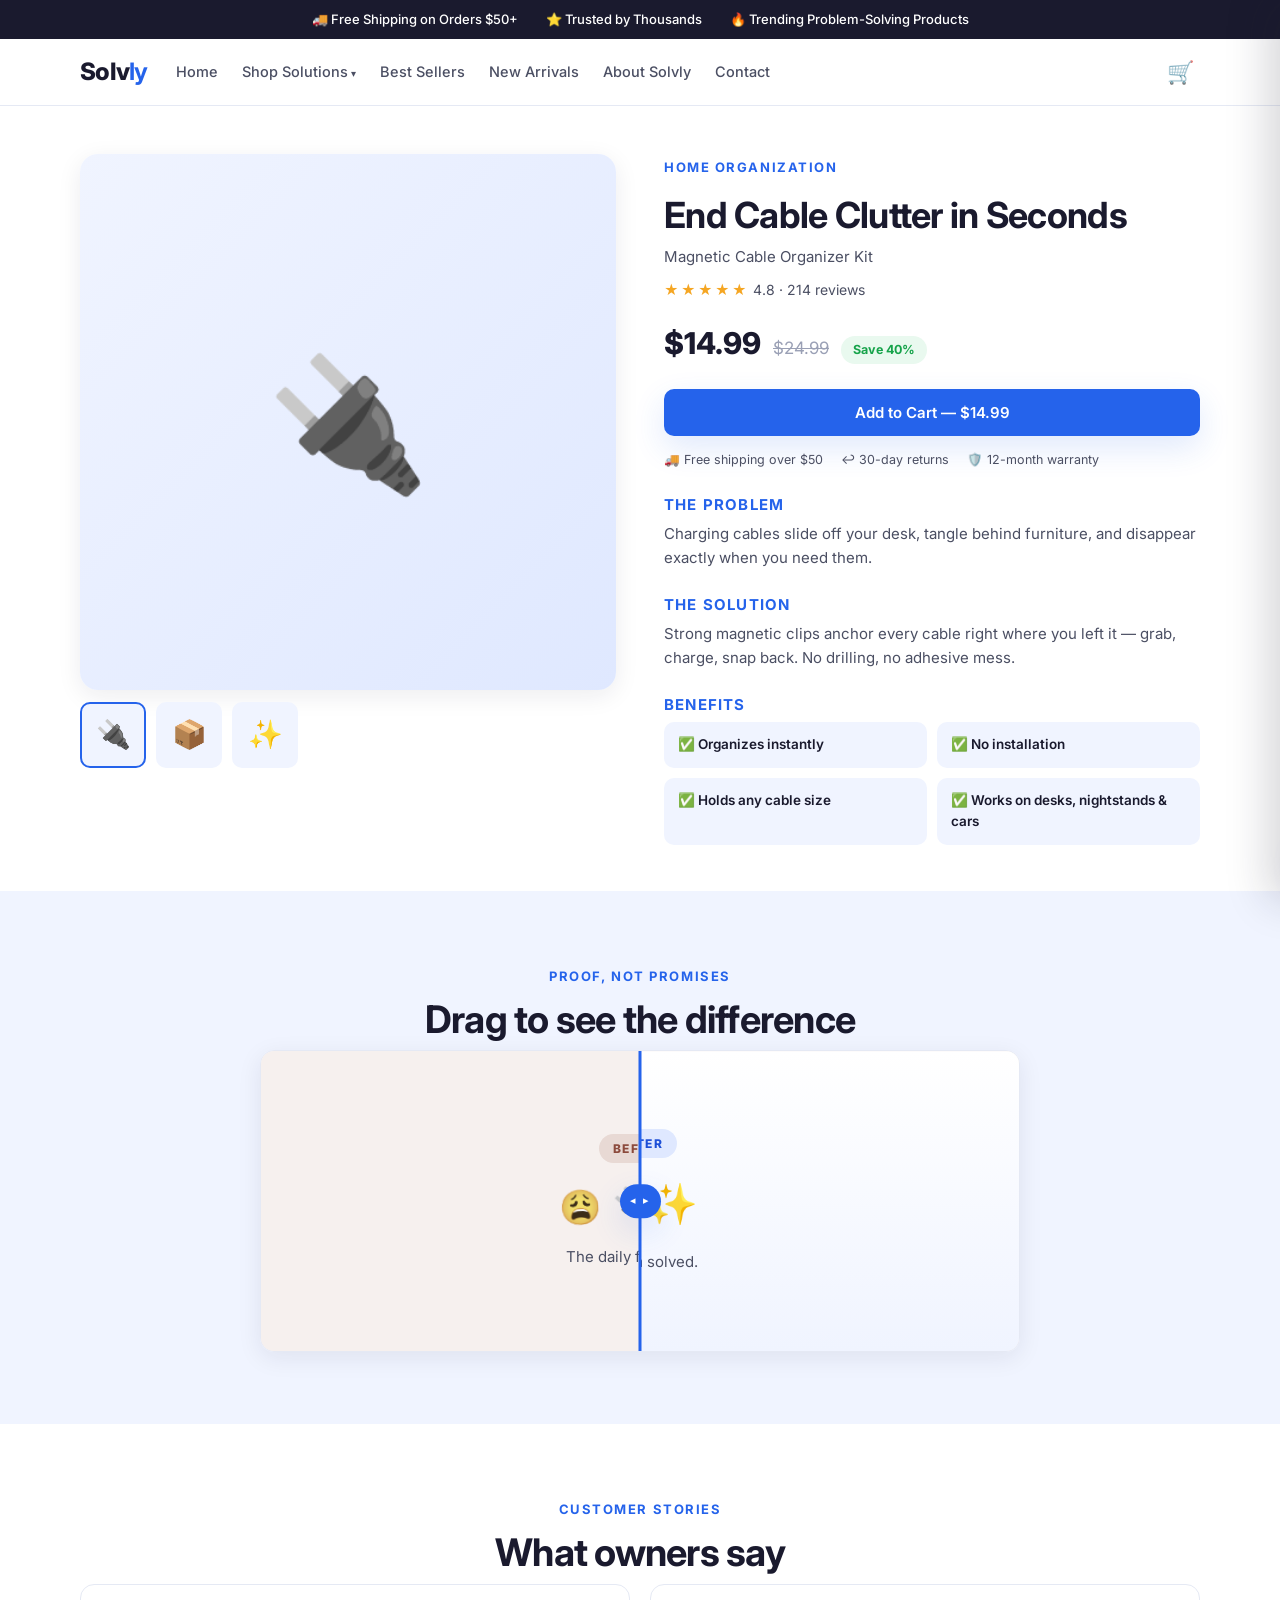
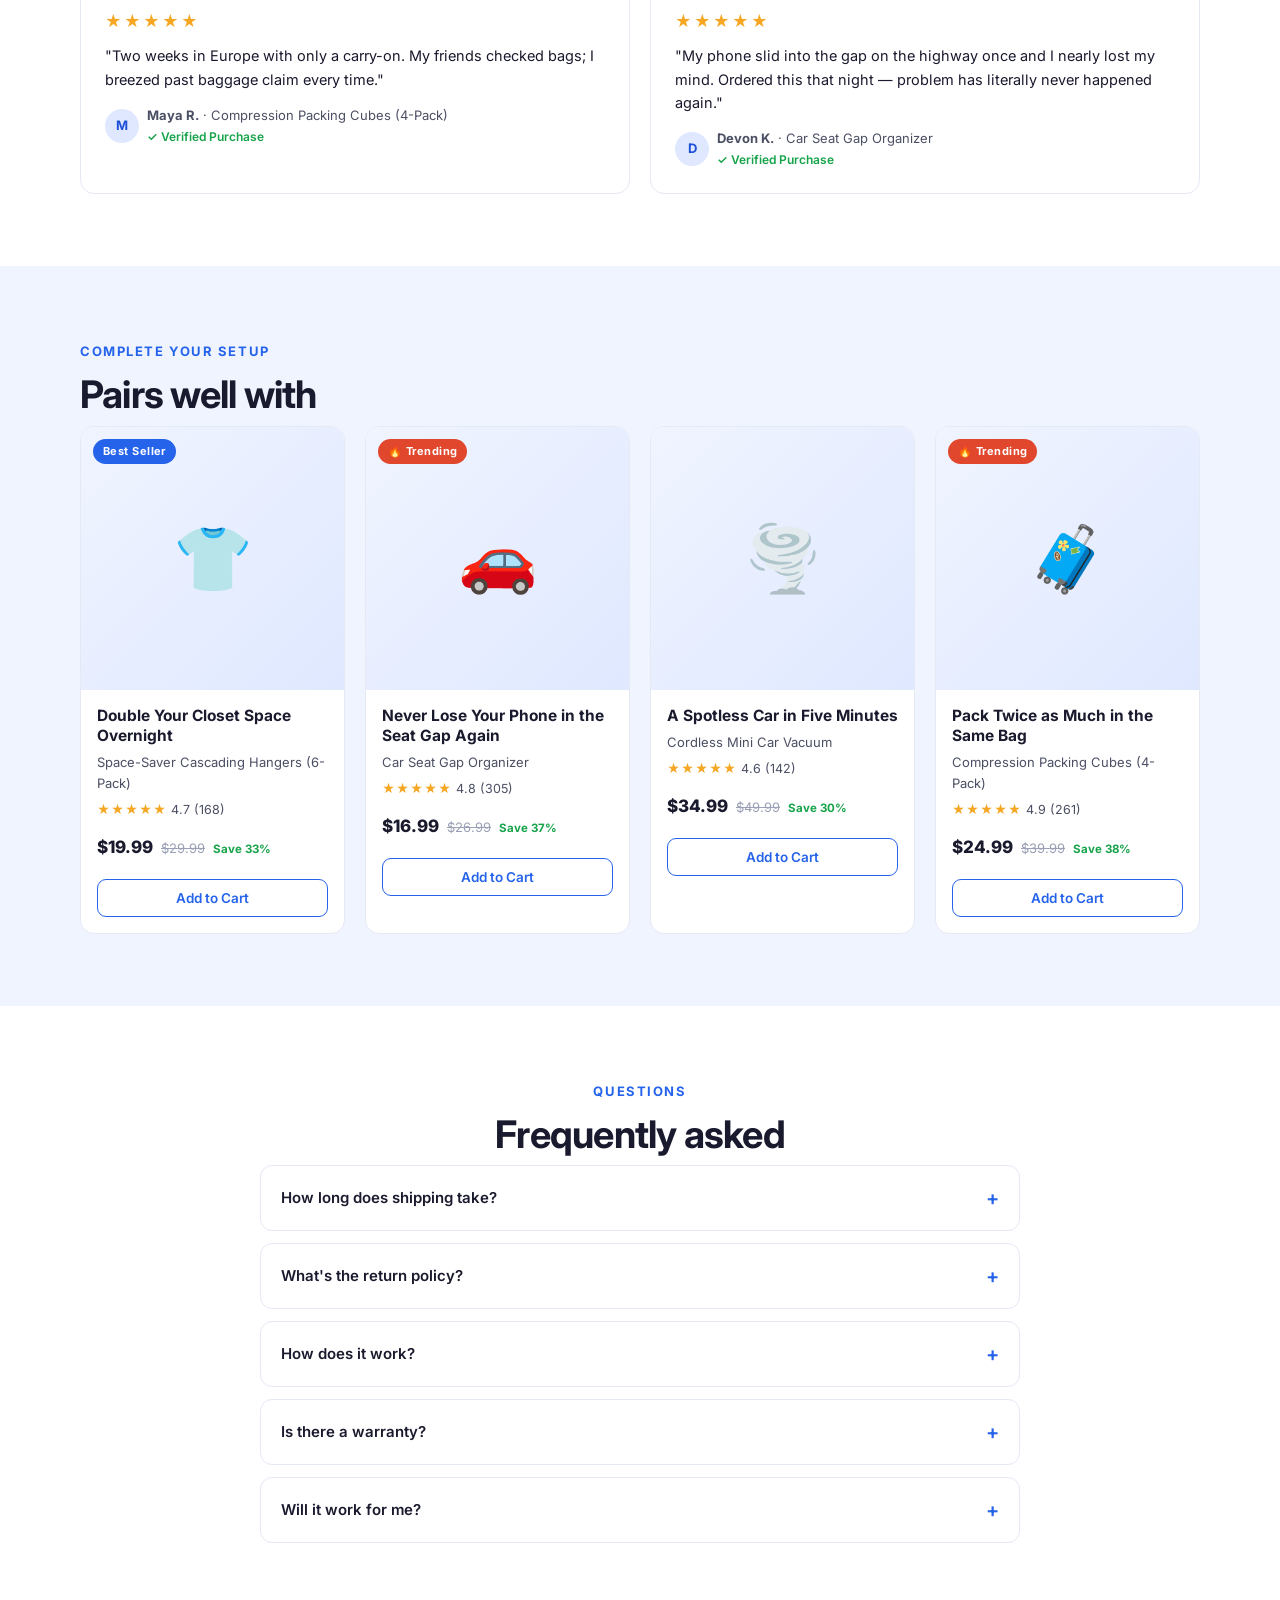
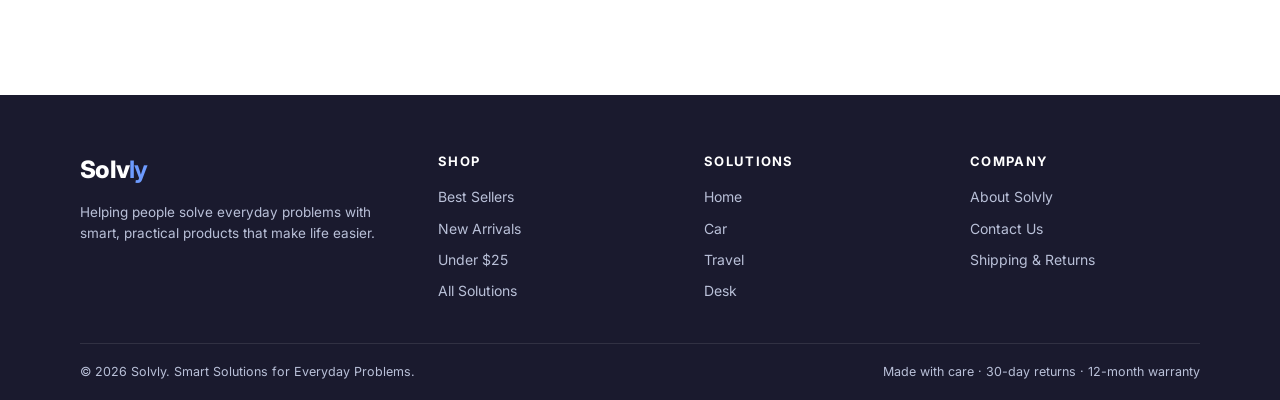
==== product.html @ abe0fc83 "Solvly storefront: initial build Co-Authored-By: Claude Fable 5 <noreply@anthropic.com>" ====
<!DOCTYPE html>
<html lang="en">
<head>
  <meta charset="UTF-8" />
  <meta name="viewport" content="width=device-width, initial-scale=1.0" />
  <title>Product — Solvly</title>
  <link rel="preconnect" href="https://fonts.googleapis.com" />
  <link rel="preconnect" href="https://fonts.gstatic.com" crossorigin />
  <link href="https://fonts.googleapis.com/css2?family=Inter:wght@400;500;600;700;800&display=swap" rel="stylesheet" />
  <link rel="stylesheet" href="css/style.css" />
  <link rel="icon" href="data:image/svg+xml,<svg xmlns='http://www.w3.org/2000/svg' viewBox='0 0 100 100'><text y='0.9em' font-size='90'>💡</text></svg>" />
</head>
<body class="has-sticky">
  <div id="site-header"></div>

  <div class="wrap">
    <div class="pdp-grid" id="pdp"></div>
  </div>

  <!-- BEFORE / AFTER -->
  <section class="section tinted">
    <div class="wrap">
      <div class="center">
        <span class="kicker">Proof, not promises</span>
        <h2 class="section-title">Drag to see the difference</h2>
      </div>
      <div class="ba-wrap">
        <div class="ba" id="ba-slider">
          <div class="ba-pane ba-before">
            <span class="ba-tag">Before</span>
            <div class="scatter" id="ba-mess">😩</div>
            <p class="ba-caption">The daily frustration.</p>
          </div>
          <div class="ba-pane ba-after">
            <span class="ba-tag">After</span>
            <div class="neat" id="ba-neat">✨</div>
            <p class="ba-caption">Problem solved.</p>
          </div>
          <div class="ba-handle"></div>
        </div>
      </div>
    </div>
  </section>

  <!-- REVIEWS -->
  <section class="section">
    <div class="wrap">
      <div class="center">
        <span class="kicker">Customer Stories</span>
        <h2 class="section-title">What owners say</h2>
      </div>
      <div class="review-grid" id="review-grid"></div>
    </div>
  </section>

  <!-- COMPLETE YOUR SETUP -->
  <section class="section tinted">
    <div class="wrap">
      <span class="kicker">Complete Your Setup</span>
      <h2 class="section-title">Pairs well with</h2>
      <div class="prod-grid" id="related-grid"></div>
    </div>
  </section>

  <!-- FAQ -->
  <section class="section">
    <div class="wrap">
      <div class="center">
        <span class="kicker">Questions</span>
        <h2 class="section-title">Frequently asked</h2>
      </div>
      <div class="faq" id="faq"></div>
    </div>
  </section>

  <div id="site-footer"></div>

  <!-- sticky mobile add-to-cart -->
  <div class="sticky-atc on" id="sticky-atc"></div>

  <script src="js/data.js"></script>
  <script src="js/main.js"></script>
  <script>
    document.addEventListener("DOMContentLoaded", () => {
      const slug = new URLSearchParams(location.search).get("p");
      const p = byId(slug) || SOLVLY_PRODUCTS[0];
      const save = Math.round((1 - p.price / p.compareAt) * 100);
      document.title = `${p.headline} — Solvly`;

      $("#pdp").innerHTML = `
        <div class="pdp-gallery">
          <div class="pdp-art" id="pdp-art">${p.emoji}</div>
          <div class="pdp-thumbs">
            <div class="t active">${p.emoji}</div>
            <div class="t">📦</div>
            <div class="t">✨</div>
          </div>
        </div>
        <div class="pdp-info">
          <span class="kicker">${SOLVLY_CATEGORIES.find((c) => c.id === p.category).name}</span>
          <h1>${p.headline}</h1>
          <div class="pdp-name">${p.name}</div>
          <div class="pdp-rating"><span class="stars">${stars(p.rating)}</span> ${p.rating} · ${p.reviews} reviews</div>
          <div class="pdp-price-row">
            <span class="pdp-price">${money(p.price)}</span>
            <span class="pdp-compare">${money(p.compareAt)}</span>
            <span class="pdp-save">Save ${save}%</span>
          </div>
          <button class="btn btn-primary btn-block" data-add="${p.slug}">Add to Cart — ${money(p.price)}</button>
          <div class="trust-row">
            <span>🚚 Free shipping over $50</span><span>↩️ 30-day returns</span><span>🛡️ 12-month warranty</span>
          </div>
          <div class="pdp-block">
            <h3>The Problem</h3>
            <p>${p.problem}</p>
          </div>
          <div class="pdp-block">
            <h3>The Solution</h3>
            <p>${p.solution}</p>
          </div>
          <div class="pdp-block">
            <h3>Benefits</h3>
            <ul class="benefit-list">${p.benefits.map((b) => `<li>${b}</li>`).join("")}</ul>
          </div>
        </div>`;

      // thumbs swap the main art (placeholder tiles until real photos are added)
      $$(".pdp-thumbs .t").forEach((t) => t.addEventListener("click", () => {
        $$(".pdp-thumbs .t").forEach((x) => x.classList.remove("active"));
        t.classList.add("active");
        $("#pdp-art").textContent = t.textContent;
      }));

      // before/after tailored to product
      $("#ba-mess").textContent = "😩" + p.emoji + "❓";
      $("#ba-neat").textContent = p.emoji + " ✨";
      initBASlider("#ba-slider");

      // reviews for this product first, then others
      const revs = [...SOLVLY_REVIEWS].sort((a, b) =>
        (b.product === p.slug) - (a.product === p.slug)).slice(0, 2);
      $("#review-grid").innerHTML = revs.map((r, i) => {
        const rp = byId(r.product);
        return `
        <div class="review-card ${r.product === p.slug && i === 0 ? "pinned" : ""}">
          <div class="review-stars">${"★".repeat(r.stars)}${"☆".repeat(5 - r.stars)}</div>
          <p class="review-text">"${r.text}"</p>
          <div class="review-meta">
            <span class="avatar">${r.name[0]}</span>
            <span><b>${r.name}</b> · ${rp.name}<br><span class="verified">✓ Verified Purchase</span></span>
          </div>
        </div>`;
      }).join("");

      // related: same category first, then top sellers, excluding self
      const related = SOLVLY_PRODUCTS
        .filter((x) => x.slug !== p.slug)
        .sort((a, b) => (b.category === p.category) - (a.category === p.category))
        .slice(0, 4);
      $("#related-grid").innerHTML = related.map((x) => productCard(x)).join("");

      // FAQ
      $("#faq").innerHTML = SOLVLY_FAQ.map((f) =>
        `<details><summary>${f.q}</summary><p>${f.a}</p></details>`).join("");

      // sticky mobile bar
      $("#sticky-atc").innerHTML = `
        <span class="s-price">${money(p.price)}</span>
        <button class="btn btn-primary" data-add="${p.slug}">Add to Cart</button>`;

      bindAddButtons();
    });
  </script>
</body>
</html>
---- css/style.css ----
/* ============ Solvly — brand styles ============
   Palette (from brand blueprint):
   bg #FFFFFF · text #1A1A2E · CTA #2563EB · highlight #F0F4FF  */

:root {
  --bg: #ffffff;
  --ink: #1a1a2e;
  --ink-soft: #4b4f63;
  --blue: #2563eb;
  --blue-dark: #1d4fd7;
  --tint: #f0f4ff;
  --tint-deep: #dfe8ff;
  --line: #e5e9f4;
  --star: #f5a623;
  --green: #16a34a;
  --radius: 14px;
  --shadow: 0 6px 24px rgba(26, 26, 46, 0.08);
  --shadow-lift: 0 12px 32px rgba(37, 99, 235, 0.14);
}

* { margin: 0; padding: 0; box-sizing: border-box; }
html { scroll-behavior: smooth; }
body {
  font-family: "Inter", -apple-system, "Segoe UI", Roboto, sans-serif;
  color: var(--ink);
  background: var(--bg);
  line-height: 1.6;
  -webkit-font-smoothing: antialiased;
}
img { max-width: 100%; display: block; }
a { color: inherit; text-decoration: none; }
button { font-family: inherit; cursor: pointer; }
.wrap { max-width: 1160px; margin: 0 auto; padding: 0 20px; }

h1, h2, h3 { line-height: 1.2; letter-spacing: -0.02em; }
.section { padding: 72px 0; }
.section.tinted { background: var(--tint); }
.kicker {
  display: inline-block; font-size: 13px; font-weight: 700; letter-spacing: 0.12em;
  text-transform: uppercase; color: var(--blue); margin-bottom: 10px;
}
.section-title { font-size: clamp(26px, 4vw, 38px); margin-bottom: 8px; }
.section-sub { color: var(--ink-soft); max-width: 560px; margin-bottom: 36px; }
.center { text-align: center; }
.center .section-sub { margin-left: auto; margin-right: auto; }

/* ---------- buttons ---------- */
.btn {
  display: inline-flex; align-items: center; justify-content: center; gap: 8px;
  padding: 14px 28px; border-radius: 10px; border: 0;
  font-size: 15px; font-weight: 600; transition: all 0.18s ease;
}
.btn-primary { background: var(--blue); color: #fff; box-shadow: var(--shadow-lift); }
.btn-primary:hover { background: var(--blue-dark); transform: translateY(-2px); }
.btn-ghost { background: #fff; color: var(--ink); border: 1.5px solid var(--line); }
.btn-ghost:hover { border-color: var(--blue); color: var(--blue); }
.btn-block { width: 100%; }
.btn-sm { padding: 10px 18px; font-size: 14px; border-radius: 8px; }

/* ---------- announcement bar ---------- */
.announce {
  background: var(--ink); color: #fff; font-size: 13px; font-weight: 500;
  padding: 9px 16px; text-align: center;
}
.announce span { margin: 0 14px; white-space: nowrap; }

/* ---------- header ---------- */
.site-header {
  position: sticky; top: 0; z-index: 60; background: rgba(255,255,255,0.92);
  backdrop-filter: blur(10px); border-bottom: 1px solid var(--line);
}
.nav-inner { display: flex; align-items: center; gap: 28px; height: 66px; }
.logo { font-size: 24px; font-weight: 800; letter-spacing: -0.03em; }
.logo b { color: var(--blue); }
.nav-links { display: flex; gap: 24px; align-items: center; flex: 1; list-style: none; }
.nav-links a { font-size: 14.5px; font-weight: 500; color: var(--ink-soft); transition: color 0.15s; }
.nav-links a:hover, .nav-links a.active { color: var(--blue); }
.nav-drop { position: relative; }
.nav-drop > a::after { content: " ▾"; font-size: 10px; }
.drop-menu {
  position: absolute; top: calc(100% + 12px); left: -14px; background: #fff;
  border: 1px solid var(--line); border-radius: 12px; box-shadow: var(--shadow);
  padding: 8px; min-width: 210px; opacity: 0; visibility: hidden;
  transform: translateY(6px); transition: all 0.18s ease; list-style: none;
}
.nav-drop:hover .drop-menu, .nav-drop:focus-within .drop-menu {
  opacity: 1; visibility: visible; transform: translateY(0);
}
.drop-menu a {
  display: flex; gap: 10px; align-items: center; padding: 9px 12px;
  border-radius: 8px; font-size: 14px;
}
.drop-menu a:hover { background: var(--tint); }
.cart-btn {
  position: relative; background: none; border: 0; font-size: 22px; line-height: 1;
  padding: 6px;
}
.cart-count {
  position: absolute; top: -2px; right: -6px; background: var(--blue); color: #fff;
  font-size: 11px; font-weight: 700; min-width: 18px; height: 18px; border-radius: 9px;
  display: flex; align-items: center; justify-content: center; padding: 0 4px;
}
.cart-count[hidden] { display: none; }
.burger { display: none; background: none; border: 0; font-size: 24px; padding: 6px; }

@media (max-width: 860px) {
  .burger { display: block; }
  .nav-links {
    display: none; position: absolute; top: 66px; left: 0; right: 0;
    background: #fff; border-bottom: 1px solid var(--line); flex-direction: column;
    align-items: flex-start; padding: 16px 24px; gap: 14px; box-shadow: var(--shadow);
  }
  .nav-links.open { display: flex; }
  .drop-menu { position: static; opacity: 1; visibility: visible; transform: none;
    border: 0; box-shadow: none; padding: 4px 0 0 10px; display: none; }
  .nav-drop.open .drop-menu { display: block; }
}

/* ---------- hero ---------- */
.hero { background: linear-gradient(180deg, var(--tint) 0%, #fff 100%); padding: 84px 0 72px; }
.hero-grid { display: grid; grid-template-columns: 1.05fr 0.95fr; gap: 56px; align-items: center; }
.hero h1 { font-size: clamp(34px, 5vw, 54px); margin-bottom: 18px; }
.hero h1 em { font-style: normal; color: var(--blue); }
.hero p { font-size: 17px; color: var(--ink-soft); max-width: 480px; margin-bottom: 30px; }
.hero-ctas { display: flex; gap: 14px; flex-wrap: wrap; }
.hero-trust { display: flex; gap: 22px; margin-top: 34px; font-size: 13.5px; color: var(--ink-soft); flex-wrap: wrap; }
.hero-trust span { display: flex; align-items: center; gap: 7px; }

/* problem → solution visual */
.ps-visual {
  display: grid; grid-template-columns: 1fr auto 1fr; gap: 14px; align-items: stretch;
}
.ps-card {
  background: #fff; border: 1px solid var(--line); border-radius: var(--radius);
  padding: 22px; text-align: center; box-shadow: var(--shadow);
}
.ps-card .face { font-size: 44px; margin-bottom: 6px; }
.ps-card .items { font-size: 26px; letter-spacing: 4px; margin-bottom: 10px; }
.ps-card.messy .items { filter: saturate(0.6); }
.ps-card .label { font-size: 12px; font-weight: 700; letter-spacing: 0.1em; text-transform: uppercase; }
.ps-card.messy .label { color: #b64040; }
.ps-card.solved { border-color: var(--tint-deep); background: linear-gradient(180deg, #fff, var(--tint)); }
.ps-card.solved .label { color: var(--green); }
.ps-arrow { align-self: center; font-size: 28px; color: var(--blue); font-weight: 800; }

@media (max-width: 860px) {
  .hero-grid { grid-template-columns: 1fr; gap: 40px; }
}

/* ---------- category cards ---------- */
.cat-grid { display: grid; grid-template-columns: repeat(3, 1fr); gap: 18px; }
.cat-card {
  background: #fff; border: 1px solid var(--line); border-radius: var(--radius);
  padding: 26px 22px; transition: all 0.18s ease; display: block;
}
.cat-card:hover { border-color: var(--blue); box-shadow: var(--shadow-lift); transform: translateY(-3px); }
.cat-card .icon { font-size: 34px; margin-bottom: 12px; }
.cat-card h3 { font-size: 17px; margin-bottom: 4px; }
.cat-card p { font-size: 13.5px; color: var(--ink-soft); }
@media (max-width: 860px) { .cat-grid { grid-template-columns: repeat(2, 1fr); } }
@media (max-width: 520px) { .cat-grid { grid-template-columns: 1fr; } }

/* ---------- product cards ---------- */
.prod-grid { display: grid; grid-template-columns: repeat(4, 1fr); gap: 20px; }
@media (max-width: 1000px) { .prod-grid { grid-template-columns: repeat(3, 1fr); } }
@media (max-width: 760px) { .prod-grid { grid-template-columns: repeat(2, 1fr); } }
@media (max-width: 440px) { .prod-grid { grid-template-columns: 1fr; } }

.prod-card {
  background: #fff; border: 1px solid var(--line); border-radius: var(--radius);
  overflow: hidden; display: flex; flex-direction: column; transition: all 0.18s ease;
  position: relative;
}
.prod-card:hover { box-shadow: var(--shadow-lift); transform: translateY(-3px); border-color: var(--tint-deep); }
.p-art {
  aspect-ratio: 1 / 1; display: flex; align-items: center; justify-content: center;
  font-size: 64px; background: linear-gradient(135deg, var(--tint) 0%, var(--tint-deep) 100%);
}
.p-badge {
  position: absolute; top: 12px; left: 12px; background: var(--blue); color: #fff;
  font-size: 11px; font-weight: 700; padding: 4px 10px; border-radius: 20px;
  letter-spacing: 0.04em;
}
.p-badge.hot { background: #e0472d; }
.p-body { padding: 16px 16px 18px; display: flex; flex-direction: column; gap: 6px; flex: 1; }
.p-headline { font-size: 15.5px; font-weight: 700; line-height: 1.3; }
.p-name { font-size: 13px; color: var(--ink-soft); }
.p-rating { font-size: 12.5px; color: var(--ink-soft); }
.p-rating .stars { color: var(--star); letter-spacing: 1px; }
.p-price-row { display: flex; align-items: baseline; gap: 8px; margin-top: auto; padding-top: 8px; }
.p-price { font-size: 17px; font-weight: 800; }
.p-compare { font-size: 13px; color: #9aa0b5; text-decoration: line-through; }
.p-save { font-size: 11.5px; font-weight: 700; color: var(--green); }
.p-add {
  margin: 0 16px 16px; padding: 10px; border-radius: 9px; border: 1.5px solid var(--blue);
  background: #fff; color: var(--blue); font-weight: 600; font-size: 13.5px; transition: all 0.15s;
}
.p-add:hover { background: var(--blue); color: #fff; }

/* horizontal scroll row (Solvly Finds) */
.finds-tabs { display: flex; gap: 10px; flex-wrap: wrap; margin-bottom: 26px; }
.finds-tab {
  padding: 9px 18px; border-radius: 30px; border: 1.5px solid var(--line);
  background: #fff; font-size: 13.5px; font-weight: 600; color: var(--ink-soft); transition: all 0.15s;
}
.finds-tab.active, .finds-tab:hover { background: var(--ink); border-color: var(--ink); color: #fff; }
.h-scroll {
  display: grid; grid-auto-flow: column; grid-auto-columns: 240px; gap: 18px;
  overflow-x: auto; padding: 4px 4px 18px; scroll-snap-type: x mandatory;
}
.h-scroll .prod-card { scroll-snap-align: start; }
.h-scroll::-webkit-scrollbar { height: 8px; }
.h-scroll::-webkit-scrollbar-thumb { background: var(--tint-deep); border-radius: 4px; }

/* ---------- why solvly ---------- */
.why-grid { display: grid; grid-template-columns: repeat(3, 1fr); gap: 22px; }
.why-card { background: #fff; border-radius: var(--radius); padding: 30px 26px; box-shadow: var(--shadow); }
.why-card .icon {
  width: 52px; height: 52px; border-radius: 14px; background: var(--tint);
  display: flex; align-items: center; justify-content: center; font-size: 26px; margin-bottom: 16px;
}
.why-card h3 { font-size: 18px; margin-bottom: 8px; }
.why-card p { font-size: 14.5px; color: var(--ink-soft); }
@media (max-width: 760px) { .why-grid { grid-template-columns: 1fr; } }

/* ---------- before / after slider ---------- */
.ba-wrap { max-width: 760px; margin: 0 auto; }
.ba {
  position: relative; border-radius: var(--radius); overflow: hidden;
  border: 1px solid var(--line); box-shadow: var(--shadow); user-select: none; touch-action: none;
}
.ba-pane { padding: 56px 30px; min-height: 300px; display: flex; flex-direction: column; align-items: center; justify-content: center; gap: 14px; }
.ba-before { background: #f6f0ee; }
.ba-before .scatter { font-size: 34px; letter-spacing: 12px; filter: saturate(0.65); transform: rotate(-3deg); }
.ba-before .scatter + .scatter { transform: rotate(2deg); letter-spacing: 20px; }
.ba-after {
  position: absolute; inset: 0; background: linear-gradient(180deg, #fff, var(--tint));
  clip-path: inset(0 0 0 50%);
}
.ba-after .neat { font-size: 40px; letter-spacing: 6px; }
.ba-tag {
  font-size: 12px; font-weight: 800; letter-spacing: 0.12em; text-transform: uppercase;
  padding: 5px 14px; border-radius: 20px;
}
.ba-before .ba-tag { background: #e8d9d4; color: #8c4a3c; }
.ba-after .ba-tag { background: var(--tint-deep); color: var(--blue-dark); }
.ba-caption { font-size: 15px; color: var(--ink-soft); text-align: center; }
.ba-handle {
  position: absolute; top: 0; bottom: 0; left: 50%; width: 3px; background: var(--blue);
  cursor: ew-resize; transform: translateX(-50%);
}
.ba-handle::after {
  content: "◂ ▸"; position: absolute; top: 50%; left: 50%; transform: translate(-50%, -50%);
  background: var(--blue); color: #fff; font-size: 11px; letter-spacing: 2px;
  padding: 8px 10px; border-radius: 20px; white-space: nowrap; box-shadow: var(--shadow-lift);
}

/* ---------- reviews ---------- */
.review-grid { display: grid; grid-template-columns: repeat(2, 1fr); gap: 20px; }
.review-card {
  background: #fff; border: 1px solid var(--line); border-radius: var(--radius); padding: 24px;
}
.review-card.pinned { border-color: var(--blue); box-shadow: var(--shadow-lift); position: relative; }
.review-card.pinned::before {
  content: "📌 Top review"; position: absolute; top: -11px; left: 18px; background: var(--blue);
  color: #fff; font-size: 11px; font-weight: 700; padding: 3px 10px; border-radius: 12px;
}
.review-stars { color: var(--star); letter-spacing: 2px; margin-bottom: 10px; }
.review-text { font-size: 14.5px; margin-bottom: 14px; }
.review-meta { font-size: 13px; color: var(--ink-soft); display: flex; align-items: center; gap: 8px; }
.review-meta .avatar {
  width: 34px; height: 34px; border-radius: 50%; background: var(--tint-deep); color: var(--blue-dark);
  display: inline-flex; align-items: center; justify-content: center; font-weight: 700; font-size: 13px;
}
.verified { color: var(--green); font-weight: 600; font-size: 12px; }
@media (max-width: 700px) { .review-grid { grid-template-columns: 1fr; } }

/* ---------- featured collection banner ---------- */
.collection-banner {
  border-radius: 20px; background: linear-gradient(120deg, var(--ink) 0%, #24345c 60%, var(--blue) 130%);
  color: #fff; padding: 56px 48px; display: grid; grid-template-columns: 1.2fr 0.8fr; gap: 30px; align-items: center;
}
.collection-banner h2 { font-size: clamp(24px, 3.4vw, 36px); margin-bottom: 10px; }
.collection-banner p { color: #c9d4ef; max-width: 460px; margin-bottom: 24px; }
.collection-banner .big-emoji { font-size: clamp(64px, 10vw, 120px); text-align: center; }
.collection-banner .btn-primary { background: #fff; color: var(--ink); box-shadow: none; }
.collection-banner .btn-primary:hover { background: var(--tint); transform: translateY(-2px); }
@media (max-width: 700px) { .collection-banner { grid-template-columns: 1fr; padding: 40px 28px; } }

/* ---------- footer ---------- */
.site-footer { background: var(--ink); color: #b9c0d8; margin-top: 80px; }
.footer-grid {
  display: grid; grid-template-columns: 1.4fr 1fr 1fr 1fr; gap: 36px; padding: 56px 0 40px;
}
.site-footer .logo { color: #fff; margin-bottom: 12px; display: inline-block; }
.site-footer p { font-size: 13.5px; max-width: 300px; }
.site-footer h4 { color: #fff; font-size: 13px; letter-spacing: 0.1em; text-transform: uppercase; margin-bottom: 14px; }
.site-footer ul { list-style: none; display: grid; gap: 9px; font-size: 14px; }
.site-footer ul a:hover { color: #fff; }
.footer-bottom {
  border-top: 1px solid rgba(255,255,255,0.1); padding: 18px 0; font-size: 12.5px;
  display: flex; justify-content: space-between; gap: 12px; flex-wrap: wrap;
}
@media (max-width: 860px) { .footer-grid { grid-template-columns: 1fr 1fr; } }

/* ---------- cart drawer ---------- */
.cart-overlay {
  position: fixed; inset: 0; background: rgba(26,26,46,0.45); z-index: 90;
  opacity: 0; visibility: hidden; transition: opacity 0.2s;
}
.cart-drawer {
  position: fixed; top: 0; right: 0; bottom: 0; width: min(420px, 92vw); background: #fff;
  z-index: 100; transform: translateX(100%); transition: transform 0.25s ease;
  display: flex; flex-direction: column; box-shadow: -12px 0 40px rgba(26,26,46,0.18);
}
body.cart-open .cart-overlay { opacity: 1; visibility: visible; }
body.cart-open .cart-drawer { transform: translateX(0); }
body.cart-open { overflow: hidden; }
.cart-head { display: flex; justify-content: space-between; align-items: center; padding: 20px 22px; border-bottom: 1px solid var(--line); }
.cart-head h3 { font-size: 18px; }
.cart-close { background: none; border: 0; font-size: 22px; color: var(--ink-soft); }
.cart-items { flex: 1; overflow-y: auto; padding: 14px 22px; display: grid; gap: 14px; align-content: start; }
.cart-empty { text-align: center; color: var(--ink-soft); padding: 60px 20px; font-size: 14.5px; }
.cart-empty .icon { font-size: 42px; margin-bottom: 10px; }
.cart-item { display: grid; grid-template-columns: 64px 1fr auto; gap: 14px; align-items: center; }
.cart-item .thumb {
  width: 64px; height: 64px; border-radius: 10px; font-size: 30px;
  background: linear-gradient(135deg, var(--tint), var(--tint-deep));
  display: flex; align-items: center; justify-content: center;
}
.cart-item h4 { font-size: 13.5px; line-height: 1.3; }
.cart-item .unit { font-size: 12.5px; color: var(--ink-soft); }
.qty-row { display: inline-flex; align-items: center; gap: 10px; margin-top: 6px; }
.qty-btn {
  width: 24px; height: 24px; border-radius: 6px; border: 1px solid var(--line); background: #fff;
  font-size: 14px; line-height: 1; color: var(--ink);
}
.qty-btn:hover { border-color: var(--blue); color: var(--blue); }
.cart-item .line-price { font-weight: 700; font-size: 14px; }
.cart-item .remove { background: none; border: 0; color: #9aa0b5; font-size: 12px; text-decoration: underline; margin-top: 4px; }
.cart-foot { border-top: 1px solid var(--line); padding: 18px 22px 22px; }
.cart-subtotal { display: flex; justify-content: space-between; font-weight: 700; font-size: 16px; margin-bottom: 6px; }
.cart-note { font-size: 12px; color: var(--ink-soft); margin-bottom: 14px; }

/* toast */
.toast {
  position: fixed; bottom: 26px; left: 50%; transform: translate(-50%, 20px); z-index: 120;
  background: var(--ink); color: #fff; font-size: 14px; padding: 12px 22px; border-radius: 30px;
  opacity: 0; visibility: hidden; transition: all 0.25s ease; box-shadow: var(--shadow-lift);
}
.toast.show { opacity: 1; visibility: visible; transform: translate(-50%, 0); }

/* modal (checkout notice) */
.modal-overlay {
  position: fixed; inset: 0; background: rgba(26,26,46,0.5); z-index: 130;
  display: none; align-items: center; justify-content: center; padding: 20px;
}
.modal-overlay.show { display: flex; }
.modal {
  background: #fff; border-radius: 18px; padding: 34px 30px; max-width: 420px; text-align: center;
}
.modal .icon { font-size: 44px; margin-bottom: 12px; }
.modal h3 { margin-bottom: 10px; }
.modal p { font-size: 14.5px; color: var(--ink-soft); margin-bottom: 22px; }

/* ---------- shop page ---------- */
.page-hero { background: var(--tint); padding: 52px 0 44px; }
.page-hero h1 { font-size: clamp(28px, 4vw, 40px); margin-bottom: 6px; }
.page-hero p { color: var(--ink-soft); }
.shop-filters { display: flex; gap: 10px; flex-wrap: wrap; padding: 26px 0 6px; }

/* ---------- product page ---------- */
.pdp-grid { display: grid; grid-template-columns: 1fr 1fr; gap: 48px; padding: 48px 0 20px; }
.pdp-gallery { position: sticky; top: 96px; align-self: start; }
.pdp-art {
  aspect-ratio: 1/1; border-radius: 18px; font-size: 130px;
  background: linear-gradient(135deg, var(--tint) 0%, var(--tint-deep) 100%);
  display: flex; align-items: center; justify-content: center; box-shadow: var(--shadow);
}
.pdp-thumbs { display: flex; gap: 10px; margin-top: 12px; }
.pdp-thumbs .t {
  width: 66px; height: 66px; border-radius: 10px; font-size: 28px; background: var(--tint);
  display: flex; align-items: center; justify-content: center; border: 2px solid transparent; cursor: pointer;
}
.pdp-thumbs .t.active { border-color: var(--blue); }
.pdp-info h1 { font-size: clamp(26px, 3.4vw, 36px); margin: 6px 0 8px; }
.pdp-name { color: var(--ink-soft); font-size: 15px; margin-bottom: 10px; }
.pdp-rating { font-size: 14px; color: var(--ink-soft); margin-bottom: 18px; }
.pdp-rating .stars { color: var(--star); letter-spacing: 2px; }
.pdp-price-row { display: flex; align-items: baseline; gap: 12px; margin-bottom: 22px; }
.pdp-price { font-size: 30px; font-weight: 800; }
.pdp-compare { font-size: 17px; color: #9aa0b5; text-decoration: line-through; }
.pdp-save { background: #e9f9ef; color: var(--green); font-size: 12.5px; font-weight: 700; padding: 4px 12px; border-radius: 16px; }
.pdp-block { margin: 26px 0; }
.pdp-block h3 { font-size: 15px; letter-spacing: 0.08em; text-transform: uppercase; color: var(--blue); margin-bottom: 8px; }
.pdp-block p { color: var(--ink-soft); font-size: 15px; }
.benefit-list { display: grid; grid-template-columns: 1fr 1fr; gap: 10px; list-style: none; }
.benefit-list li {
  background: var(--tint); border-radius: 10px; padding: 12px 14px; font-size: 13.5px; font-weight: 600;
}
.benefit-list li::before { content: "✅ "; }
.trust-row { display: flex; gap: 18px; font-size: 12.5px; color: var(--ink-soft); margin-top: 14px; flex-wrap: wrap; }
@media (max-width: 860px) { .pdp-grid { grid-template-columns: 1fr; gap: 30px; } .pdp-gallery { position: static; } }

/* FAQ accordion */
.faq { max-width: 760px; margin: 0 auto; display: grid; gap: 12px; }
.faq details { background: #fff; border: 1px solid var(--line); border-radius: 12px; padding: 0 20px; }
.faq summary {
  cursor: pointer; font-weight: 600; font-size: 15px; padding: 16px 0; list-style: none;
  display: flex; justify-content: space-between; align-items: center;
}
.faq summary::after { content: "+"; font-size: 20px; color: var(--blue); }
.faq details[open] summary::after { content: "–"; }
.faq details p { color: var(--ink-soft); font-size: 14.5px; padding-bottom: 16px; }

/* sticky mobile add-to-cart */
.sticky-atc {
  position: fixed; left: 0; right: 0; bottom: 0; z-index: 70; background: #fff;
  border-top: 1px solid var(--line); padding: 12px 18px; display: none;
  align-items: center; gap: 14px; box-shadow: 0 -8px 24px rgba(26,26,46,0.1);
}
.sticky-atc .s-price { font-weight: 800; font-size: 18px; }
.sticky-atc .btn { flex: 1; }
@media (max-width: 860px) { .sticky-atc.on { display: flex; } body.has-sticky { padding-bottom: 76px; } }

/* ---------- about / contact ---------- */
.prose { max-width: 720px; margin: 0 auto; font-size: 16px; color: var(--ink-soft); display: grid; gap: 18px; }
.prose h2 { color: var(--ink); font-size: 24px; margin-top: 14px; }
.mission-quote {
  border-left: 4px solid var(--blue); background: var(--tint); border-radius: 0 12px 12px 0;
  padding: 22px 26px; font-size: 18px; font-weight: 600; color: var(--ink); font-style: italic;
}
.contact-card {
  max-width: 560px; margin: 0 auto; background: #fff; border: 1px solid var(--line);
  border-radius: var(--radius); padding: 34px; box-shadow: var(--shadow);
}
.form-row { display: grid; gap: 6px; margin-bottom: 18px; }
.form-row label { font-size: 13.5px; font-weight: 600; }
.form-row input, .form-row textarea {
  border: 1.5px solid var(--line); border-radius: 10px; padding: 12px 14px; font-size: 14.5px;
  font-family: inherit; transition: border-color 0.15s; width: 100%;
}
.form-row input:focus, .form-row textarea:focus { outline: none; border-color: var(--blue); }
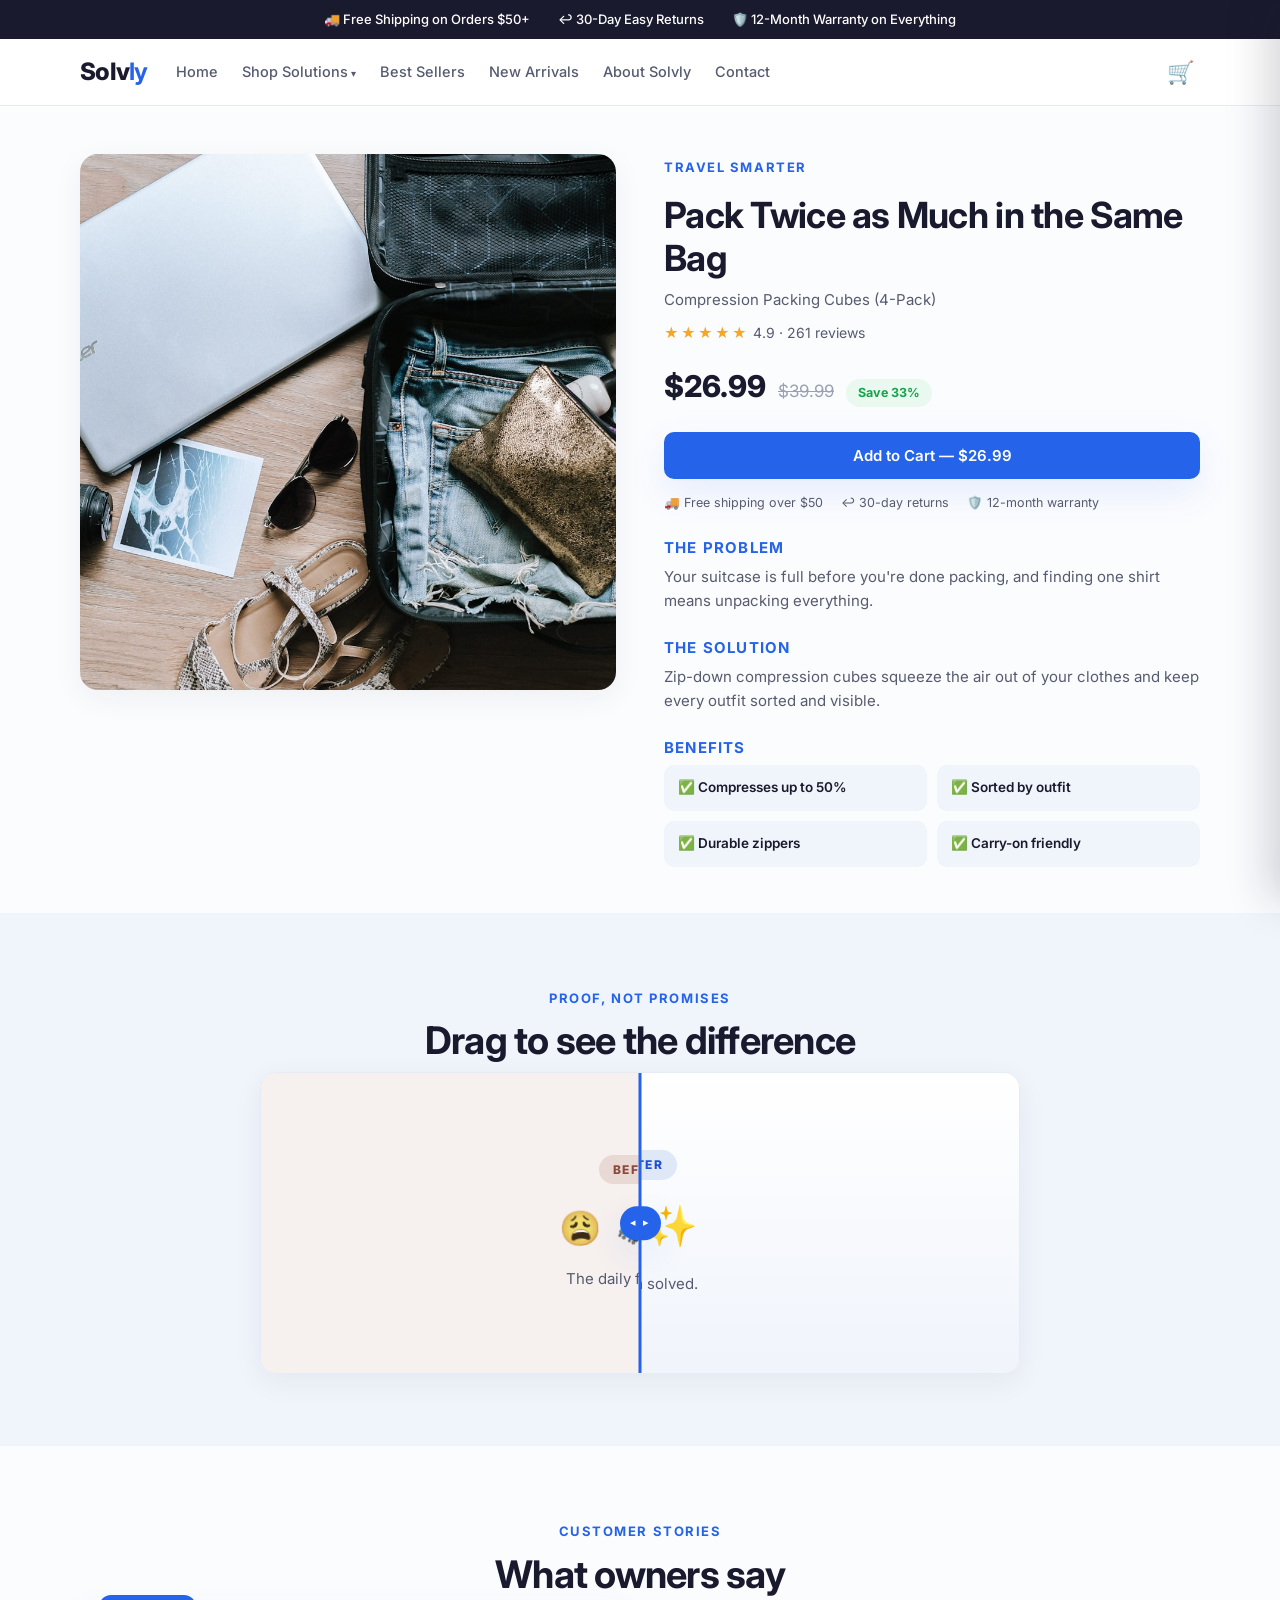
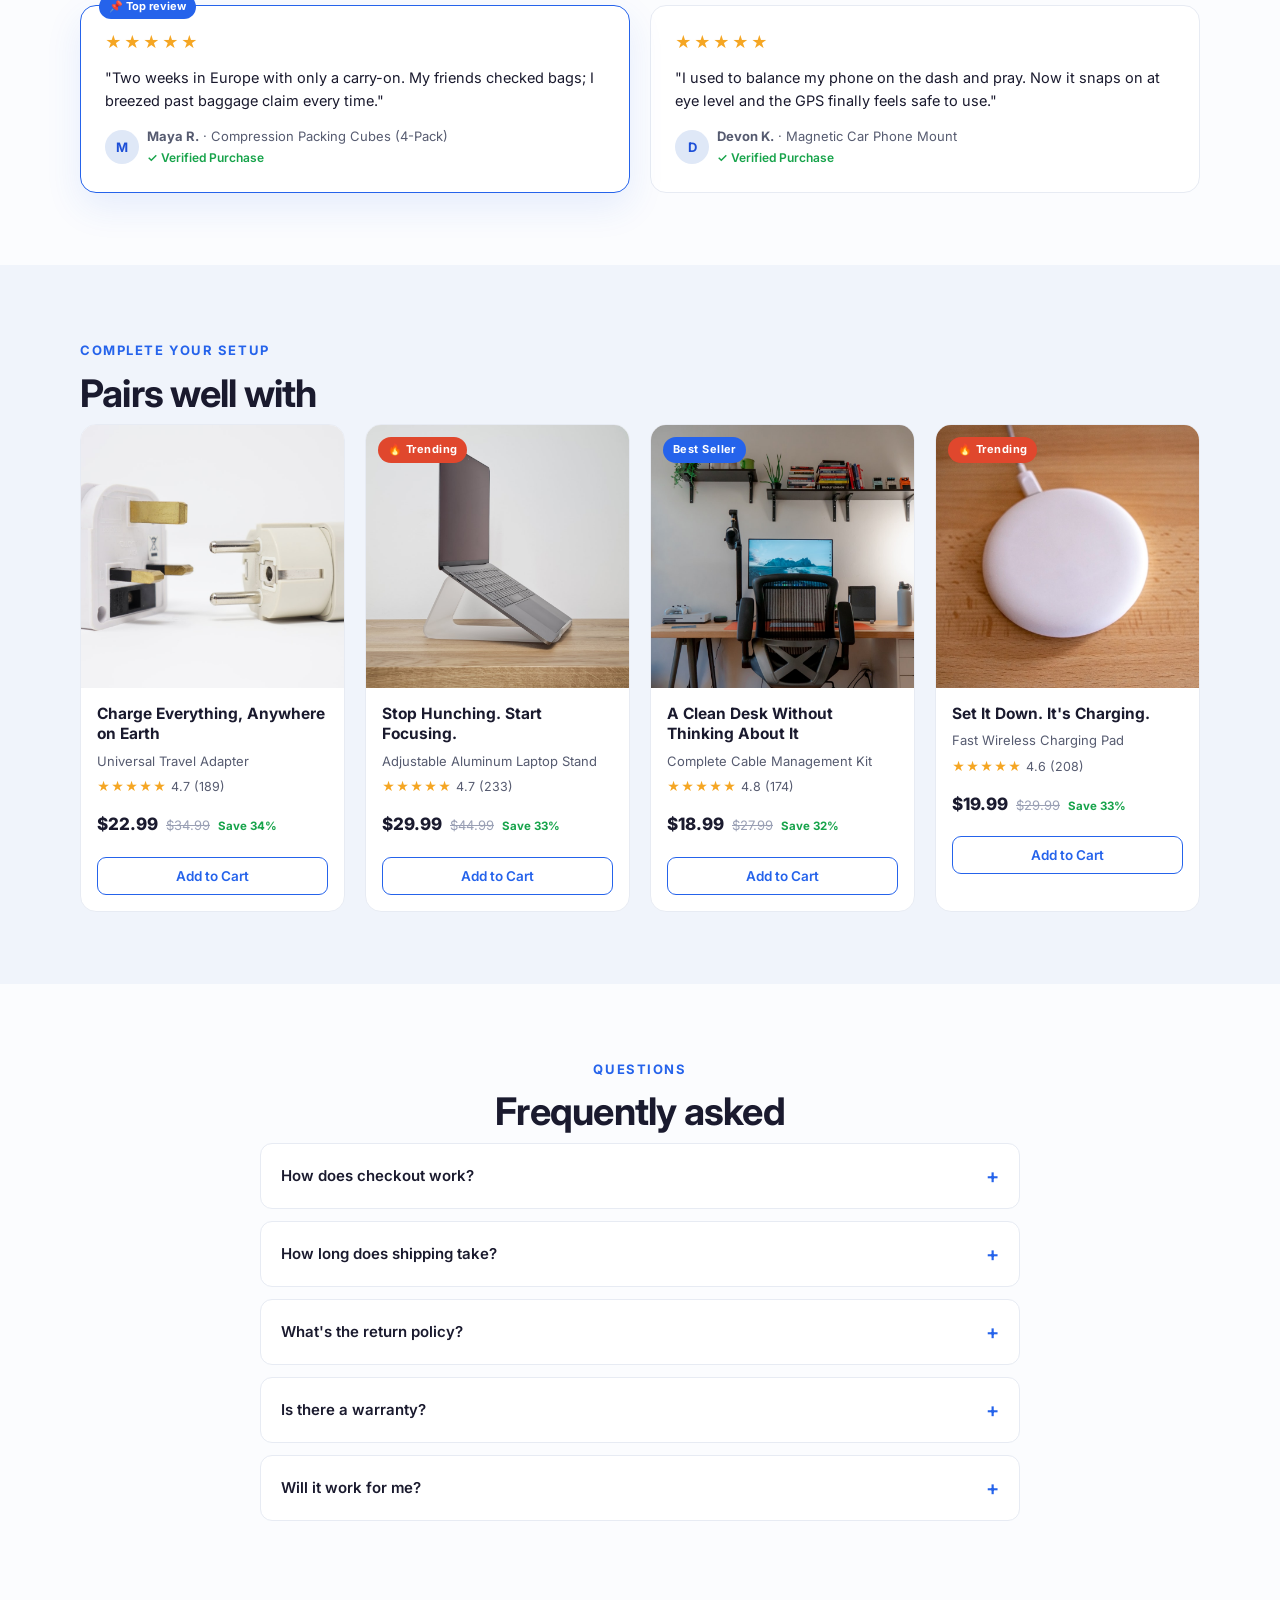
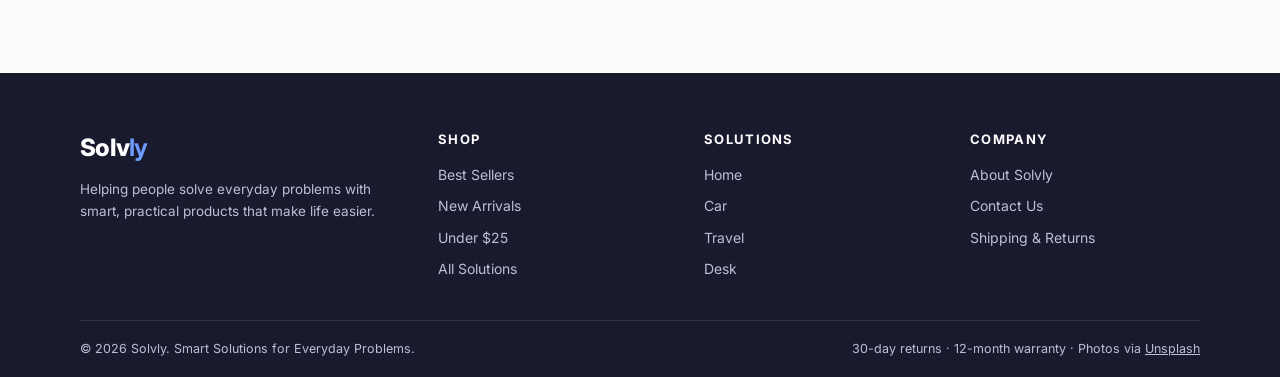
==== commit d3746f89: "Real products, real photos, calming redesign, working checkout - 13 researched trending problem-solv" ====
--- a/product.html
+++ b/product.html
@@ -89,12 +89,9 @@
 
       $("#pdp").innerHTML = `
         <div class="pdp-gallery">
-          <div class="pdp-art" id="pdp-art">${p.emoji}</div>
-          <div class="pdp-thumbs">
-            <div class="t active">${p.emoji}</div>
-            <div class="t">📦</div>
-            <div class="t">✨</div>
-          </div>
+          ${p.img
+            ? `<img class="pdp-img" src="${p.img}" alt="${p.name}" />`
+            : `<div class="pdp-art">${p.emoji}</div>`}
         </div>
         <div class="pdp-info">
           <span class="kicker">${SOLVLY_CATEGORIES.find((c) => c.id === p.category).name}</span>
@@ -107,6 +104,7 @@
             <span class="pdp-save">Save ${save}%</span>
           </div>
           <button class="btn btn-primary btn-block" data-add="${p.slug}">Add to Cart — ${money(p.price)}</button>
+          ${p.payLink ? `<a class="btn btn-ghost btn-block" style="margin-top:10px" href="${p.payLink}">Buy Now — Secure Card Checkout</a>` : ""}
           <div class="trust-row">
             <span>🚚 Free shipping over $50</span><span>↩️ 30-day returns</span><span>🛡️ 12-month warranty</span>
           </div>
@@ -123,13 +121,6 @@
             <ul class="benefit-list">${p.benefits.map((b) => `<li>${b}</li>`).join("")}</ul>
           </div>
         </div>`;
-
-      // thumbs swap the main art (placeholder tiles until real photos are added)
-      $$(".pdp-thumbs .t").forEach((t) => t.addEventListener("click", () => {
-        $$(".pdp-thumbs .t").forEach((x) => x.classList.remove("active"));
-        t.classList.add("active");
-        $("#pdp-art").textContent = t.textContent;
-      }));
 
       // before/after tailored to product
       $("#ba-mess").textContent = "😩" + p.emoji + "❓";
--- a/css/style.css
+++ b/css/style.css
@@ -3,19 +3,19 @@
    bg #FFFFFF · text #1A1A2E · CTA #2563EB · highlight #F0F4FF  */
 
 :root {
-  --bg: #ffffff;
+  --bg: #fbfcfe;
   --ink: #1a1a2e;
-  --ink-soft: #4b4f63;
+  --ink-soft: #565b70;
   --blue: #2563eb;
   --blue-dark: #1d4fd7;
-  --tint: #f0f4ff;
-  --tint-deep: #dfe8ff;
-  --line: #e5e9f4;
+  --tint: #f0f4fb;
+  --tint-deep: #dfe8f7;
+  --line: #e7ebf3;
   --star: #f5a623;
   --green: #16a34a;
-  --radius: 14px;
-  --shadow: 0 6px 24px rgba(26, 26, 46, 0.08);
-  --shadow-lift: 0 12px 32px rgba(37, 99, 235, 0.14);
+  --radius: 16px;
+  --shadow: 0 8px 30px rgba(26, 26, 46, 0.06);
+  --shadow-lift: 0 14px 36px rgba(37, 99, 235, 0.1);
 }
 
 * { margin: 0; padding: 0; box-sizing: border-box; }
@@ -116,15 +116,27 @@
   .nav-drop.open .drop-menu { display: block; }
 }
 
-/* ---------- hero ---------- */
-.hero { background: linear-gradient(180deg, var(--tint) 0%, #fff 100%); padding: 84px 0 72px; }
-.hero-grid { display: grid; grid-template-columns: 1.05fr 0.95fr; gap: 56px; align-items: center; }
-.hero h1 { font-size: clamp(34px, 5vw, 54px); margin-bottom: 18px; }
+/* ---------- hero (calm photo) ---------- */
+.hero {
+  position: relative; padding: 110px 0 120px; overflow: hidden;
+  background: url("../assets/img/hero.jpg") center 40% / cover no-repeat;
+}
+.hero::before {
+  content: ""; position: absolute; inset: 0;
+  background: linear-gradient(90deg, rgba(251,252,254,0.96) 0%, rgba(251,252,254,0.88) 34%, rgba(251,252,254,0.45) 68%, rgba(251,252,254,0.12) 100%);
+}
+.hero .wrap { position: relative; }
+.hero-inner { max-width: 560px; }
+.hero h1 { font-size: clamp(34px, 5vw, 52px); margin-bottom: 18px; font-weight: 800; }
 .hero h1 em { font-style: normal; color: var(--blue); }
-.hero p { font-size: 17px; color: var(--ink-soft); max-width: 480px; margin-bottom: 30px; }
+.hero p { font-size: 17.5px; color: var(--ink-soft); max-width: 500px; margin-bottom: 30px; }
 .hero-ctas { display: flex; gap: 14px; flex-wrap: wrap; }
-.hero-trust { display: flex; gap: 22px; margin-top: 34px; font-size: 13.5px; color: var(--ink-soft); flex-wrap: wrap; }
-.hero-trust span { display: flex; align-items: center; gap: 7px; }
+.hero-trust { display: flex; gap: 20px; margin-top: 36px; font-size: 13.5px; color: var(--ink-soft); flex-wrap: wrap; }
+.hero-trust span { display: flex; align-items: center; gap: 7px; background: rgba(255,255,255,0.72); padding: 7px 14px; border-radius: 30px; backdrop-filter: blur(4px); }
+@media (max-width: 700px) {
+  .hero { padding: 70px 0 80px; }
+  .hero::before { background: linear-gradient(180deg, rgba(251,252,254,0.95) 0%, rgba(251,252,254,0.82) 100%); }
+}
 
 /* problem → solution visual */
 .ps-visual {
@@ -147,16 +159,18 @@
   .hero-grid { grid-template-columns: 1fr; gap: 40px; }
 }
 
-/* ---------- category cards ---------- */
+/* ---------- category cards (photo) ---------- */
 .cat-grid { display: grid; grid-template-columns: repeat(3, 1fr); gap: 18px; }
 .cat-card {
   background: #fff; border: 1px solid var(--line); border-radius: var(--radius);
-  padding: 26px 22px; transition: all 0.18s ease; display: block;
-}
-.cat-card:hover { border-color: var(--blue); box-shadow: var(--shadow-lift); transform: translateY(-3px); }
-.cat-card .icon { font-size: 34px; margin-bottom: 12px; }
-.cat-card h3 { font-size: 17px; margin-bottom: 4px; }
-.cat-card p { font-size: 13.5px; color: var(--ink-soft); }
+  overflow: hidden; transition: all 0.22s ease; display: block;
+}
+.cat-card:hover { box-shadow: var(--shadow-lift); transform: translateY(-4px); }
+.cat-card .cat-photo { aspect-ratio: 16 / 10; width: 100%; object-fit: cover; display: block; }
+.cat-card .cat-body { padding: 16px 18px 18px; }
+.cat-card .icon { font-size: 22px; margin-right: 6px; vertical-align: -2px; }
+.cat-card h3 { font-size: 16.5px; margin-bottom: 3px; display: inline; }
+.cat-card p { font-size: 13.5px; color: var(--ink-soft); margin-top: 6px; }
 @media (max-width: 860px) { .cat-grid { grid-template-columns: repeat(2, 1fr); } }
 @media (max-width: 520px) { .cat-grid { grid-template-columns: 1fr; } }
 
@@ -176,6 +190,7 @@
   aspect-ratio: 1 / 1; display: flex; align-items: center; justify-content: center;
   font-size: 64px; background: linear-gradient(135deg, var(--tint) 0%, var(--tint-deep) 100%);
 }
+.p-img { aspect-ratio: 1 / 1; width: 100%; object-fit: cover; display: block; }
 .p-badge {
   position: absolute; top: 12px; left: 12px; background: var(--blue); color: #fff;
   font-size: 11px; font-weight: 700; padding: 4px 10px; border-radius: 20px;
@@ -326,7 +341,7 @@
 .cart-item .thumb {
   width: 64px; height: 64px; border-radius: 10px; font-size: 30px;
   background: linear-gradient(135deg, var(--tint), var(--tint-deep));
-  display: flex; align-items: center; justify-content: center;
+  display: flex; align-items: center; justify-content: center; object-fit: cover;
 }
 .cart-item h4 { font-size: 13.5px; line-height: 1.3; }
 .cart-item .unit { font-size: 12.5px; color: var(--ink-soft); }
@@ -376,6 +391,10 @@
   aspect-ratio: 1/1; border-radius: 18px; font-size: 130px;
   background: linear-gradient(135deg, var(--tint) 0%, var(--tint-deep) 100%);
   display: flex; align-items: center; justify-content: center; box-shadow: var(--shadow);
+}
+.pdp-img {
+  aspect-ratio: 1/1; width: 100%; border-radius: 18px; object-fit: cover;
+  box-shadow: var(--shadow); display: block;
 }
 .pdp-thumbs { display: flex; gap: 10px; margin-top: 12px; }
 .pdp-thumbs .t {
@@ -423,6 +442,61 @@
 .sticky-atc .btn { flex: 1; }
 @media (max-width: 860px) { .sticky-atc.on { display: flex; } body.has-sticky { padding-bottom: 76px; } }
 
+/* ---------- promise (reassurance) section ---------- */
+.promise {
+  position: relative; padding: 96px 0;
+  background: url("../assets/img/promise.jpg") center / cover no-repeat;
+}
+.promise::before {
+  content: ""; position: absolute; inset: 0;
+  background: linear-gradient(180deg, rgba(251,252,254,0.55), rgba(251,252,254,0.35));
+}
+.promise-card {
+  position: relative; max-width: 620px; margin: 0 auto; text-align: center;
+  background: rgba(255,255,255,0.82); backdrop-filter: blur(10px);
+  border: 1px solid rgba(255,255,255,0.9); border-radius: 22px;
+  padding: 44px 40px; box-shadow: var(--shadow);
+}
+.promise-card h2 { font-size: clamp(24px, 3.4vw, 34px); margin-bottom: 10px; }
+.promise-card > p { color: var(--ink-soft); margin-bottom: 26px; }
+.promise-list { display: grid; gap: 12px; text-align: left; max-width: 420px; margin: 0 auto; }
+.promise-list li {
+  list-style: none; display: flex; gap: 12px; align-items: flex-start;
+  background: rgba(255,255,255,0.75); border-radius: 12px; padding: 13px 16px;
+  font-size: 14.5px;
+}
+.promise-list li b { display: block; font-size: 14.5px; }
+.promise-list li span.pi { font-size: 20px; line-height: 1.3; }
+.promise-list li p { font-size: 13px; color: var(--ink-soft); margin: 0; }
+
+/* ---------- checkout ---------- */
+.checkout-grid { display: grid; grid-template-columns: 1.1fr 0.9fr; gap: 36px; align-items: start; padding: 44px 0 70px; }
+.checkout-form, .order-summary {
+  background: #fff; border: 1px solid var(--line); border-radius: var(--radius);
+  padding: 30px; box-shadow: var(--shadow);
+}
+.order-summary { position: sticky; top: 96px; }
+.order-summary h3, .checkout-form h3 { margin-bottom: 18px; font-size: 19px; }
+.sum-item { display: grid; grid-template-columns: 54px 1fr auto; gap: 12px; align-items: center; padding: 10px 0; border-bottom: 1px solid var(--line); }
+.sum-item img { width: 54px; height: 54px; border-radius: 9px; object-fit: cover; }
+.sum-item .n { font-size: 13.5px; font-weight: 600; line-height: 1.3; }
+.sum-item .q { font-size: 12.5px; color: var(--ink-soft); }
+.sum-item .p { font-weight: 700; font-size: 14px; }
+.sum-row { display: flex; justify-content: space-between; font-size: 14.5px; padding: 7px 0; color: var(--ink-soft); }
+.sum-row.total { font-size: 17px; font-weight: 800; color: var(--ink); border-top: 1px solid var(--line); margin-top: 8px; padding-top: 14px; }
+.ship-progress { background: var(--tint); border-radius: 10px; padding: 11px 14px; font-size: 13px; margin: 14px 0 4px; }
+.ship-progress b { color: var(--blue); }
+.form-2col { display: grid; grid-template-columns: 1fr 1fr; gap: 0 14px; }
+.checkout-reassure {
+  display: flex; gap: 16px; flex-wrap: wrap; font-size: 12.5px; color: var(--ink-soft);
+  margin-top: 16px; justify-content: center;
+}
+.pay-note {
+  background: var(--tint); border-left: 4px solid var(--blue); border-radius: 0 10px 10px 0;
+  padding: 13px 16px; font-size: 13.5px; color: var(--ink-soft); margin: 4px 0 20px;
+}
+@media (max-width: 860px) { .checkout-grid { grid-template-columns: 1fr; } .order-summary { position: static; order: -1; } }
+
 /* ---------- about / contact ---------- */
 .prose { max-width: 720px; margin: 0 auto; font-size: 16px; color: var(--ink-soft); display: grid; gap: 18px; }
 .prose h2 { color: var(--ink); font-size: 24px; margin-top: 14px; }
